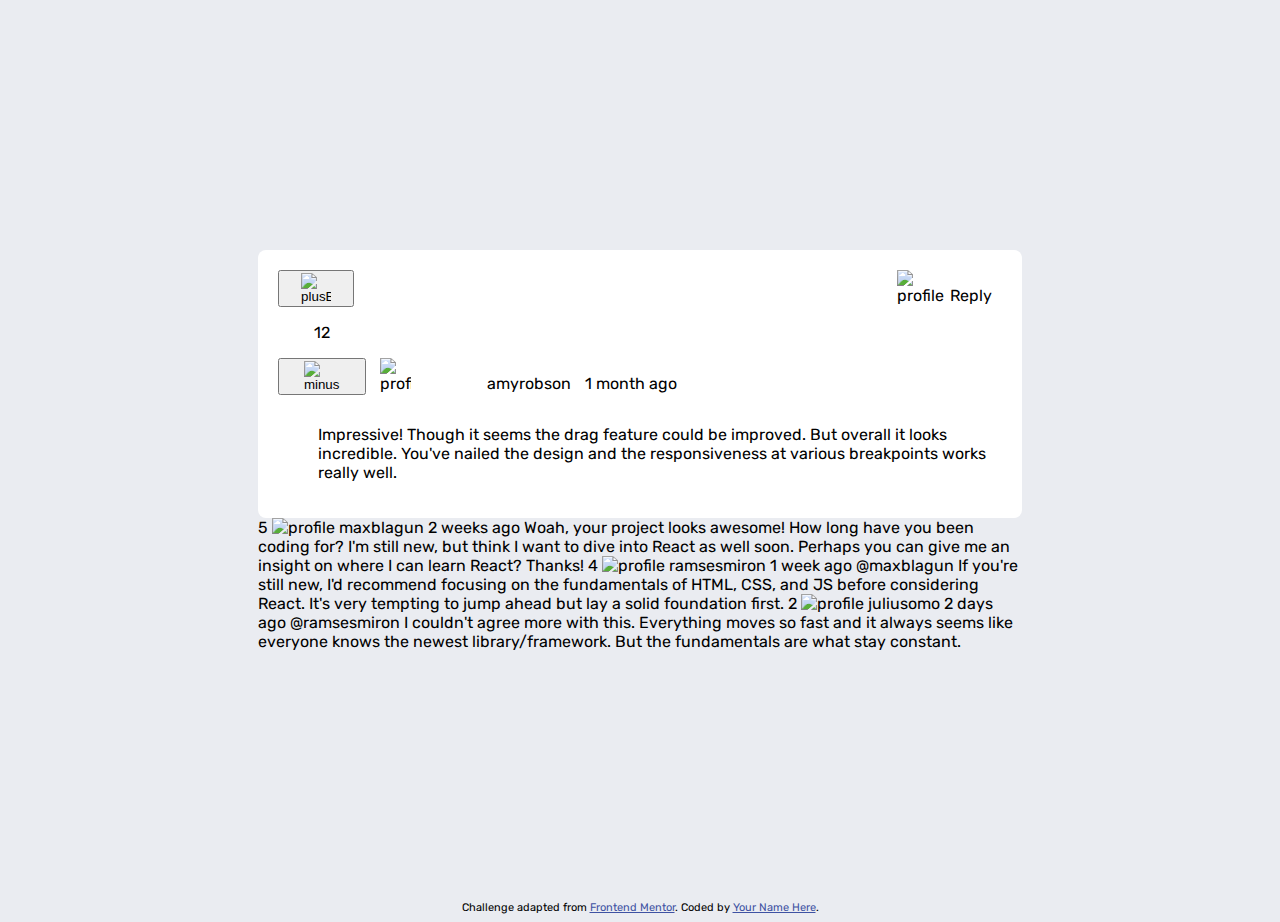
==== index.html @ 17a6a167 "started the styling for the first comment" ====
<!DOCTYPE html>
<html lang="en">
<head>
  <meta charset="UTF-8">
  <meta name="viewport" content="width=device-width, initial-scale=1.0"> <!-- displays site properly based on user's device -->


  <link rel="icon" type="image/png" sizes="32x32" href="./images/favicon-32x32.png">
  
  <!-- Fonts from google -->
  <link rel="preconnect" href="https://fonts.googleapis.com">
  <link rel="preconnect" href="https://fonts.gstatic.com" crossorigin>
  <link href="https://fonts.googleapis.com/css2?family=Rubik:wght@400;500;700&display=swap" rel="stylesheet">

  <title>CSS Challenge | Interactive comments section</title>
  <link rel="stylesheet" href="comments.css">
  <!-- Feel free to remove these styles or customise in your own stylesheet 👍 -->
  <style>
    .attribution { font-size: 11px; text-align: center; }
    .attribution a { color: hsl(228, 45%, 44%); }
  </style>
</head>
<body>

<div id="mainDiv">  <!-- Comments inside this big ol' div -->

  <!-- Comment #1 -->
  <div id="comment1"> 

    <!-- Plus & Minus buttons with the number of reactions in between -->
    <div class="plusMinusBtns">
      <div class="voteBtn"><button><img src="images/icon-plus.svg" alt="plusBtn"/></button></div>
      <div><p class="voteNumber">12</p></div>
      <div class="voteBtn"><button><img src="images/icon-minus.svg" alt="minusBtn"/></button></div>
    </div>
  
  <!-- Profile pic, username and how long ago -->
    <div class="iconUserDate">
      <figure class="profileIcon"><img src="./images/avatars/image-amyrobson.png" alt="profile" /></figure>
      <div class="username">amyrobson</div>
      <div class="date">1 month ago</div>
    </div>

  <!-- Reply icon and button -->
    <div class="reply">
      <div class="replyBtn"><img src="images/icon-reply.svg" alt="profile" />Reply</div>
    </div>

  <!-- The comment itself -->
    <div class="comment">
      <p>Impressive! Though it seems the drag feature could be improved. But overall it looks incredible. You've nailed the design and the responsiveness at various breakpoints works really well.</p>
    </div>

  </div>

  <!-- Comment #2 -->
  5
  <img src="./images/avatars/image-maxblagun.png" alt="profile" />
  maxblagun 
  2 weeks ago
  Woah, your project looks awesome! How long have you been coding for? I'm still new, but think I want to dive into React as well soon. Perhaps you can give me an insight on where I can learn React? Thanks!

  <!-- Comment #3 (Reply to comment #2) -->
  4
  <img src="./images/avatars/image-ramsesmiron.png" alt="profile" />
  ramsesmiron 
  1 week ago
  @maxblagun If you're still new, I'd recommend focusing on the fundamentals of HTML, CSS, and JS before considering React. It's very tempting to jump ahead but lay a solid foundation first.

  <!-- Comment #4 (Reply to comment #2) -->
  2
  <img src="./images/avatars/image-juliusomo.png" alt="profile" />
  juliusomo 
  2 days ago
  @ramsesmiron I couldn't agree more with this. Everything moves so fast and it always seems like everyone knows the newest library/framework. But the fundamentals are what stay constant.


</div>

  <div class="attribution">
    Challenge adapted from <a href="https://www.frontendmentor.io/challenges/interactive-comments-section-iG1RugEG9" target="_blank">Frontend Mentor</a>. 
    Coded by <a href="#">Your Name Here</a>.
  </div>
</body>
</html>
---- comments.css ----
body {
    background-color: hsl(223, 19%, 93%);
    font-family: rubik;
}


#mainDiv {
    margin: 250px;
}

#comment1 {
    background-color: hsl(0, 0%, 100%);
    padding: 20px;
    border-radius: 8px;
}

.plusMinusBtns, .iconUserDate {
    display: inline-block;
}

.date, .profileIcon {
    margin-left: 10px;
}

.profileIcon, .username, .date {
    display: inline-block;
}

.voteNumber {
    text-align: center;
}

.reply {
    float: right;
}

.comment {
    margin-left: 40px;
}

img {
    max-width: 50%;
    height: auto; 
  }
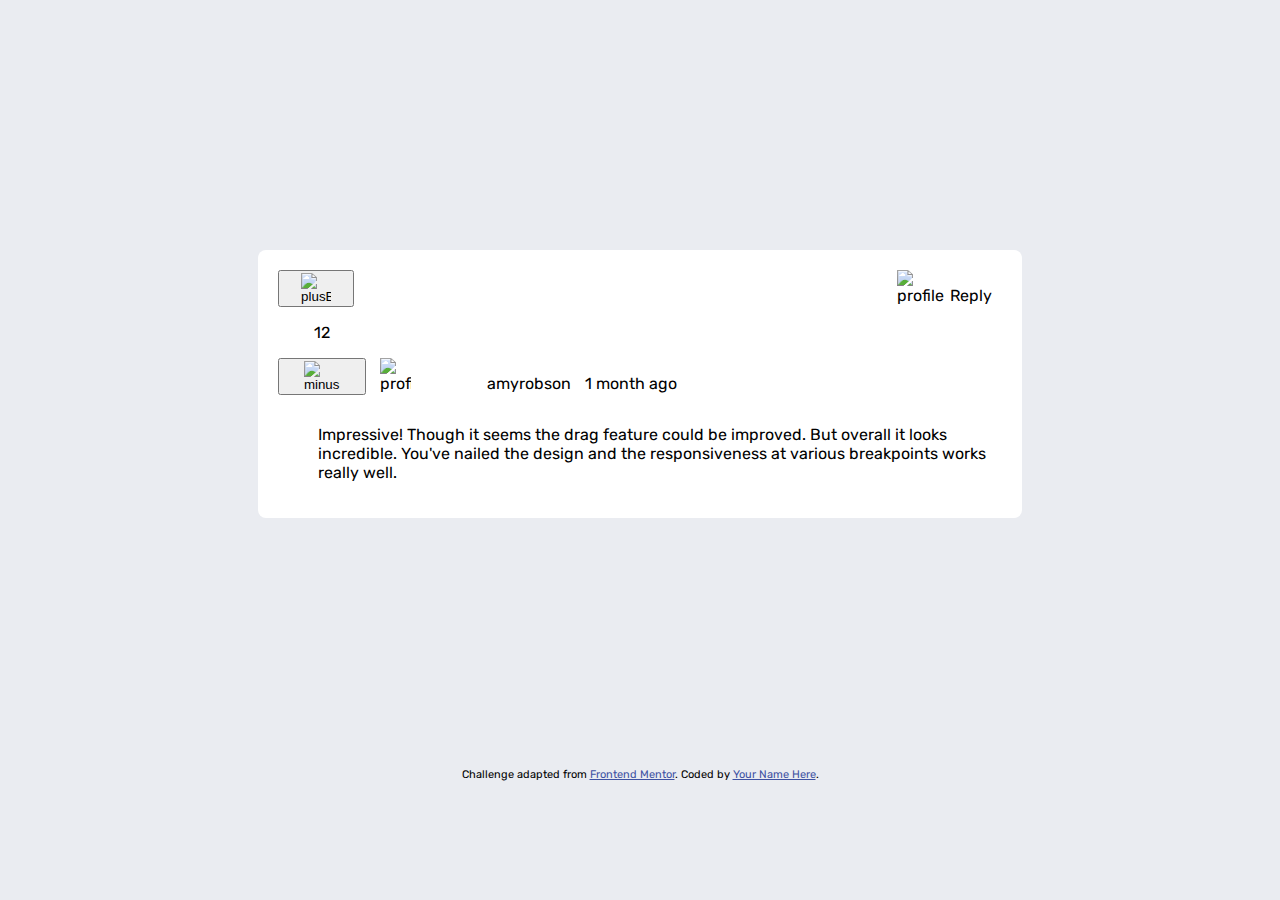
==== commit 6e0d112d: "created a 2nd css to test out other styles" ====
--- a/index.html
+++ b/index.html
@@ -29,16 +29,17 @@
 
     <!-- Plus & Minus buttons with the number of reactions in between -->
     <div class="plusMinusBtns">
-      <div class="voteBtn"><button><img src="images/icon-plus.svg" alt="plusBtn"/></button></div>
+      <div><button class="voteBtn"><img src="images/icon-plus.svg" alt="plusBtn"/></button></div>
       <div><p class="voteNumber">12</p></div>
-      <div class="voteBtn"><button><img src="images/icon-minus.svg" alt="minusBtn"/></button></div>
+      <div><button class="voteBtn"><img src="images/icon-minus.svg" alt="minusBtn"/></button></div>
     </div>
   
   <!-- Profile pic, username and how long ago -->
     <div class="iconUserDate">
-      <figure class="profileIcon"><img src="./images/avatars/image-amyrobson.png" alt="profile" /></figure>
-      <div class="username">amyrobson</div>
-      <div class="date">1 month ago</div>
+        <figure class="profileIcon"><img src="./images/avatars/image-amyrobson.png" alt="profile" class="avatar"/></figure>
+        <p class="username">amyrobson
+          <span class="date">1 month ago</span>
+        </p>
     </div>
 
   <!-- Reply icon and button -->
@@ -53,28 +54,6 @@
 
   </div>
 
-  <!-- Comment #2 -->
-  5
-  <img src="./images/avatars/image-maxblagun.png" alt="profile" />
-  maxblagun 
-  2 weeks ago
-  Woah, your project looks awesome! How long have you been coding for? I'm still new, but think I want to dive into React as well soon. Perhaps you can give me an insight on where I can learn React? Thanks!
-
-  <!-- Comment #3 (Reply to comment #2) -->
-  4
-  <img src="./images/avatars/image-ramsesmiron.png" alt="profile" />
-  ramsesmiron 
-  1 week ago
-  @maxblagun If you're still new, I'd recommend focusing on the fundamentals of HTML, CSS, and JS before considering React. It's very tempting to jump ahead but lay a solid foundation first.
-
-  <!-- Comment #4 (Reply to comment #2) -->
-  2
-  <img src="./images/avatars/image-juliusomo.png" alt="profile" />
-  juliusomo 
-  2 days ago
-  @ramsesmiron I couldn't agree more with this. Everything moves so fast and it always seems like everyone knows the newest library/framework. But the fundamentals are what stay constant.
-
-
 </div>
 
   <div class="attribution">
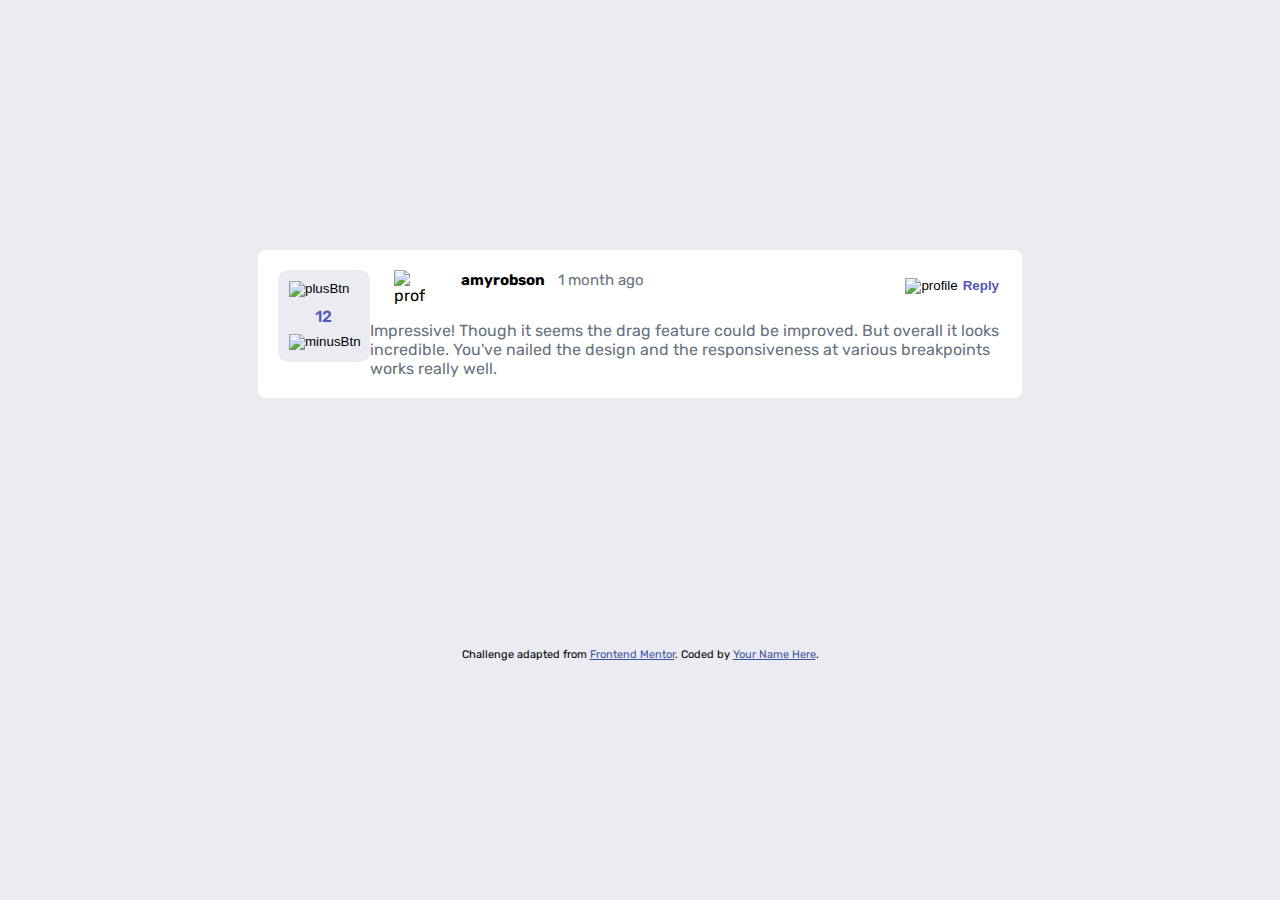
==== commit ea4dd947: "added colors and styles to the small details for buttons and text, also worked on spacing, focusing " ====
--- a/index.html
+++ b/index.html
@@ -29,9 +29,9 @@
 
     <!-- Plus & Minus buttons with the number of reactions in between -->
     <div class="plusMinusBtns">
-      <div><button class="voteBtn"><img src="images/icon-plus.svg" alt="plusBtn"/></button></div>
-      <div><p class="voteNumber">12</p></div>
-      <div><button class="voteBtn"><img src="images/icon-minus.svg" alt="minusBtn"/></button></div>
+      <div><button id="plusBtn" class="voteBtn"><img src="images/icon-plus.svg" alt="plusBtn"/></button></div>
+      <p class="voteNumber">12</p>
+      <div><button id="minusBtn" class="voteBtn"><img src="images/icon-minus.svg" alt="minusBtn"/></button></div>
     </div>
   
   <!-- Profile pic, username and how long ago -->
@@ -44,12 +44,12 @@
 
   <!-- Reply icon and button -->
     <div class="reply">
-      <div class="replyBtn"><img src="images/icon-reply.svg" alt="profile" />Reply</div>
+      <button class="replyBtn"><img src="images/icon-reply.svg" alt="profile" /><span class="replyBtnText">Reply</span></button>
     </div>
 
   <!-- The comment itself -->
     <div class="comment">
-      <p>Impressive! Though it seems the drag feature could be improved. But overall it looks incredible. You've nailed the design and the responsiveness at various breakpoints works really well.</p>
+      <p class="commentText">Impressive! Though it seems the drag feature could be improved. But overall it looks incredible. You've nailed the design and the responsiveness at various breakpoints works really well.</p>
     </div>
 
   </div>
--- a/comments.css
+++ b/comments.css
@@ -2,43 +2,111 @@
     background-color: hsl(223, 19%, 93%);
     font-family: rubik;
 }
-
 
 #mainDiv {
     margin: 250px;
 }
 
 #comment1 {
+    position: relative;
     background-color: hsl(0, 0%, 100%);
     padding: 20px;
     border-radius: 8px;
 }
 
-.plusMinusBtns, .iconUserDate {
-    display: inline-block;
+.plusMinusBtns/* , .iconUserDate */{ 
+    /* display: inline-block; */
+    float: left;
+    background-color: hsl(223, 19%, 93%);
+    border: hsl(223, 19%, 93%) solid;
+    border-radius: 10px;
 }
 
-.date, .profileIcon {
-    margin-left: 10px;
+.voteBtn {
+    background-color: hsl(223, 19%, 93%);
+    border: none;
 }
 
-.profileIcon, .username, .date {
+#plusBtn {
+    padding-top: 8px;
+    padding-bottom: 5px;
+    margin-left: 2px;
+}
+
+#minusBtn {
+    padding-bottom: 9px;
+    margin-left: 2px;
+}
+
+.profileIcon {
     display: inline-block;
+    vertical-align: top;
+    margin-right: 0;
+    margin-bottom: 0;
+}
+
+.username {
+    display: inline-block;
+    /* vertical-align: top; */
+    /* margin-left: 10px; */
+    font-size: 15px;
+    font-weight: bold;
+    margin-top: 0;
+}
+
+.date {
+    margin-left: 10px;
+    font-weight: lighter;
+    color: hsl(211, 10%, 45%);
 }
 
 .voteNumber {
     text-align: center;
+    color: hsl(238, 40%, 52%);
+    font-weight: 500;
+    margin: 5px 5px;
+}
+
+.replyBtn {
+    /* float: right; */
+    border: white solid;
+    border-radius: 8px;
+    background-color: white;
+    padding-top: 25px;
+    padding-right: 20px;
 }
 
 .reply {
-    float: right;
+    position: absolute;
+    top: 0;
+    right: 0;
+  }
+
+.replyBtnText {
+    color: hsl(238, 40%, 52%);
+    margin-left: 5px;
+    font-weight: 600;
 }
 
 .comment {
     margin-left: 40px;
 }
 
-img {
+.avatar {
     max-width: 50%;
     height: auto; 
-  }+  }
+
+figure {
+    margin-top: 0;
+    margin-left: 24px;
+}
+
+.comment {
+    padding-left: 15px;
+}
+
+.commentText {
+    color: hsl(211, 10%, 45%);
+    margin-bottom: 0;
+}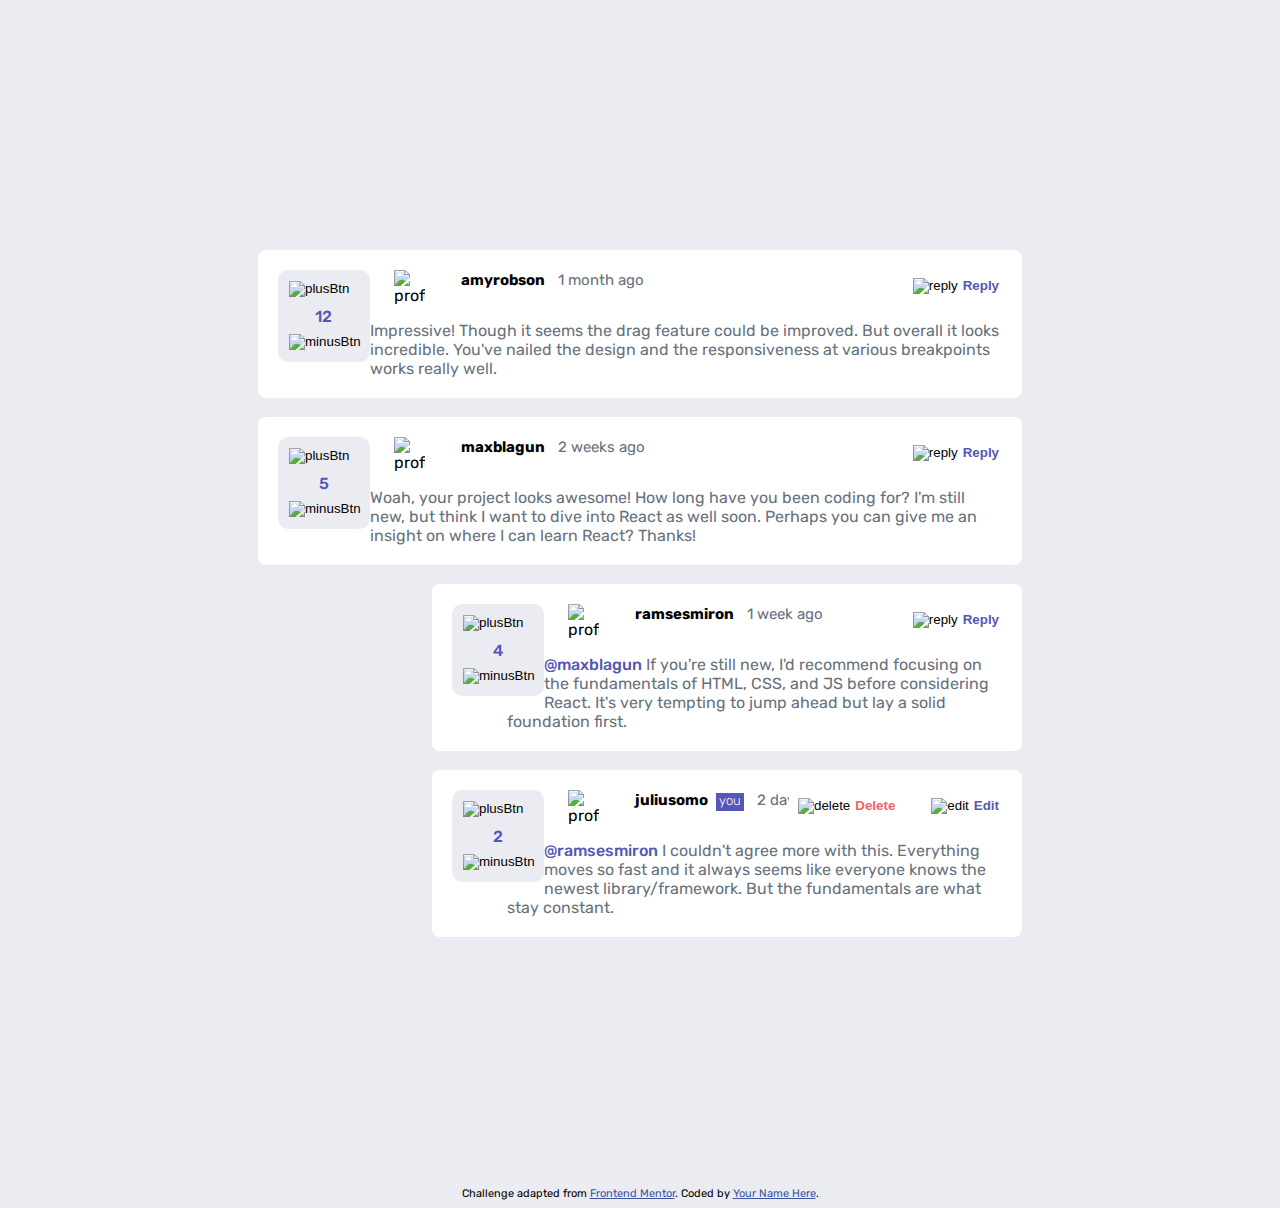
==== commit 2aabe462: "added the rest of the comments with the same styling. for the response comments, i made the width sm" ====
--- a/index.html
+++ b/index.html
@@ -22,10 +22,10 @@
 </head>
 <body>
 
-<div id="mainDiv">  <!-- Comments inside this big ol' div -->
+<div id="mainDiv">  <!-- Everything inside this big ol' div -->
 
   <!-- Comment #1 -->
-  <div id="comment1"> 
+  <div id="comment1" class="mainComments"> 
 
     <!-- Plus & Minus buttons with the number of reactions in between -->
     <div class="plusMinusBtns">
@@ -44,21 +44,142 @@
 
   <!-- Reply icon and button -->
     <div class="reply">
-      <button class="replyBtn"><img src="images/icon-reply.svg" alt="profile" /><span class="replyBtnText">Reply</span></button>
+      <button class="replyBtn"><img src="images/icon-reply.svg" alt="reply" /><span class="replyBtnText">Reply</span></button>
     </div>
 
   <!-- The comment itself -->
     <div class="comment">
-      <p class="commentText">Impressive! Though it seems the drag feature could be improved. But overall it looks incredible. You've nailed the design and the responsiveness at various breakpoints works really well.</p>
+      <p class="commentText">
+        Impressive! Though it seems the drag feature could be improved. But overall it looks incredible. 
+        You've nailed the design and the responsiveness at various breakpoints works really well.
+      </p>
+    </div>
+
+  </div> 
+  <!-- End Comment #1 -->
+
+  <br>
+
+  <!-- Comment #2 -->
+  <div id="comment2" class="mainComments"> 
+
+    <!-- Plus & Minus buttons with the number of reactions in between -->
+    <div class="plusMinusBtns">
+      <div><button id="plusBtn" class="voteBtn"><img src="images/icon-plus.svg" alt="plusBtn"/></button></div>
+      <p class="voteNumber">5</p>
+      <div><button id="minusBtn" class="voteBtn"><img src="images/icon-minus.svg" alt="minusBtn"/></button></div>
+    </div>
+  
+  <!-- Profile pic, username and how long ago -->
+    <div class="iconUserDate">
+        <figure class="profileIcon"><img src="./images/avatars/image-maxblagun.png" alt="profile" class="avatar"/></figure>
+        <p class="username">maxblagun
+          <span class="date">2 weeks ago</span>
+        </p>
+    </div>
+
+  <!-- Reply icon and button -->
+    <div class="reply">
+      <button class="replyBtn"><img src="images/icon-reply.svg" alt="reply" /><span class="replyBtnText">Reply</span></button>
+    </div>
+
+  <!-- The comment itself -->
+    <div class="comment">
+      <p class="commentText">
+        Woah, your project looks awesome! How long have you been coding for? 
+        I'm still new, but think I want to dive into React as well soon. 
+        Perhaps you can give me an insight on where I can learn React? Thanks!
+      </p>
     </div>
 
   </div>
+  <!-- End Comment #2 -->
+
+  <br>
+
+  <!-- Comment #3 -->
+  <div id="comment3" class="replyComments"> 
+
+    <!-- Plus & Minus buttons with the number of reactions in between -->
+    <div class="plusMinusBtns">
+      <div><button id="plusBtn" class="voteBtn"><img src="images/icon-plus.svg" alt="plusBtn"/></button></div>
+      <p class="voteNumber">4</p>
+      <div><button id="minusBtn" class="voteBtn"><img src="images/icon-minus.svg" alt="minusBtn"/></button></div>
+    </div>
+  
+  <!-- Profile pic, username and how long ago -->
+    <div class="iconUserDate">
+        <figure class="profileIcon"><img src="./images/avatars/image-ramsesmiron.png" alt="profile" class="avatar"/></figure>
+        <p class="username">ramsesmiron
+          <span class="date">1 week ago</span>
+        </p>
+    </div>
+
+  <!-- Reply icon and button -->
+    <div class="reply">
+      <button class="replyBtn"><img src="images/icon-reply.svg" alt="reply" /><span class="replyBtnText">Reply</span></button>
+    </div>
+
+  <!-- The comment itself -->
+    <div class="comment">
+      <p class="commentText">
+        <span class="tagUsername">@maxblagun</span>
+        If you're still new, I'd recommend focusing on the fundamentals of HTML, CSS, and JS before considering React. 
+        It's very tempting to jump ahead but lay a solid foundation first.
+      </p>
+    </div>
+
+  </div>
+  <!-- End Comment #3 -->
+
+  <br>
+
+  <!-- Comment #4 -->
+  <div id="comment3" class="replyComments"> 
+
+    <!-- Plus & Minus buttons with the number of reactions in between -->
+    <div class="plusMinusBtns">
+      <div><button id="plusBtn" class="voteBtn"><img src="images/icon-plus.svg" alt="plusBtn"/></button></div>
+      <p class="voteNumber">2</p>
+      <div><button id="minusBtn" class="voteBtn"><img src="images/icon-minus.svg" alt="minusBtn"/></button></div>
+    </div>
+  
+  <!-- Profile pic, username and how long ago -->
+    <div class="iconUserDate">
+        <figure class="profileIcon"><img src="./images/avatars/image-juliusomo.png" alt="profile" class="avatar"/></figure>
+        <p class="username">juliusomo
+          <span class="youIcon">you</span>
+          <span class="date">2 days ago</span>
+        </p>
+    </div>
+
+  <!-- Edit & Delete icon and button -->
+    <div class="editDelete">
+      <button class="deleteBtn"><img src="images/icon-delete.svg" alt="delete" /><span class="deleteBtnText">Delete</span></button>
+      <button class="editBtn"><img src="images/icon-edit.svg" alt="edit" /><span class="editBtnText">Edit</span></button>
+    </div>
+
+  <!-- The comment itself -->
+    <div class="comment">
+      <p class="commentText">
+        <span class="tagUsername">@ramsesmiron</span>
+        I couldn't agree more with this. Everything moves so fast and it always seems like everyone knows the newest library/framework. 
+        But the fundamentals are what stay constant.
+      </p>
+    </div>
+
+  </div>
+  <!-- End Comment #4 -->
+
+
 
 </div>
 
-  <div class="attribution">
-    Challenge adapted from <a href="https://www.frontendmentor.io/challenges/interactive-comments-section-iG1RugEG9" target="_blank">Frontend Mentor</a>. 
-    Coded by <a href="#">Your Name Here</a>.
-  </div>
+
+<div class="attribution">
+  Challenge adapted from <a href="https://www.frontendmentor.io/challenges/interactive-comments-section-iG1RugEG9" target="_blank">Frontend Mentor</a>. 
+  Coded by <a href="#">Your Name Here</a>.
+</div>
+
 </body>
 </html>--- a/comments.css
+++ b/comments.css
@@ -7,7 +7,7 @@
     margin: 250px;
 }
 
-#comment1 {
+.mainComments, .replyComments {
     position: relative;
     background-color: hsl(0, 0%, 100%);
     padding: 20px;
@@ -68,7 +68,6 @@
 }
 
 .replyBtn {
-    /* float: right; */
     border: white solid;
     border-radius: 8px;
     background-color: white;
@@ -109,4 +108,52 @@
 .commentText {
     color: hsl(211, 10%, 45%);
     margin-bottom: 0;
+}
+
+.replyComments {
+    width: 550px;
+    margin-left: auto;
+}
+
+.tagUsername {
+    color: hsl(238, 40%, 52%);
+    font-weight: 500;
+}
+
+/* Edit Button */
+.editBtn, .deleteBtn {
+    border: white solid;
+    border-radius: 8px;
+    background-color: white;
+    padding-top: 25px;
+    padding-right: 20px;
+}
+
+.editDelete {
+    position: absolute;
+    top: 0;
+    right: 0;
+  }
+
+.editBtnText {
+    color: hsl(238, 40%, 52%);
+    margin-left: 5px;
+    font-weight: 600;
+}
+
+.youIcon {
+    border: hsl(238, 40%, 52%) solid;
+    background-color: hsl(238, 40%, 52%);
+    color: white;
+    font-weight: 200;
+    font-size: small;
+    border-top: 0;
+    border-bottom: 1;
+    margin-left: 5px;
+}
+
+.deleteBtnText {
+    color: hsl(358, 79%, 66%);
+    margin-left: 5px;
+    font-weight: 600;
 }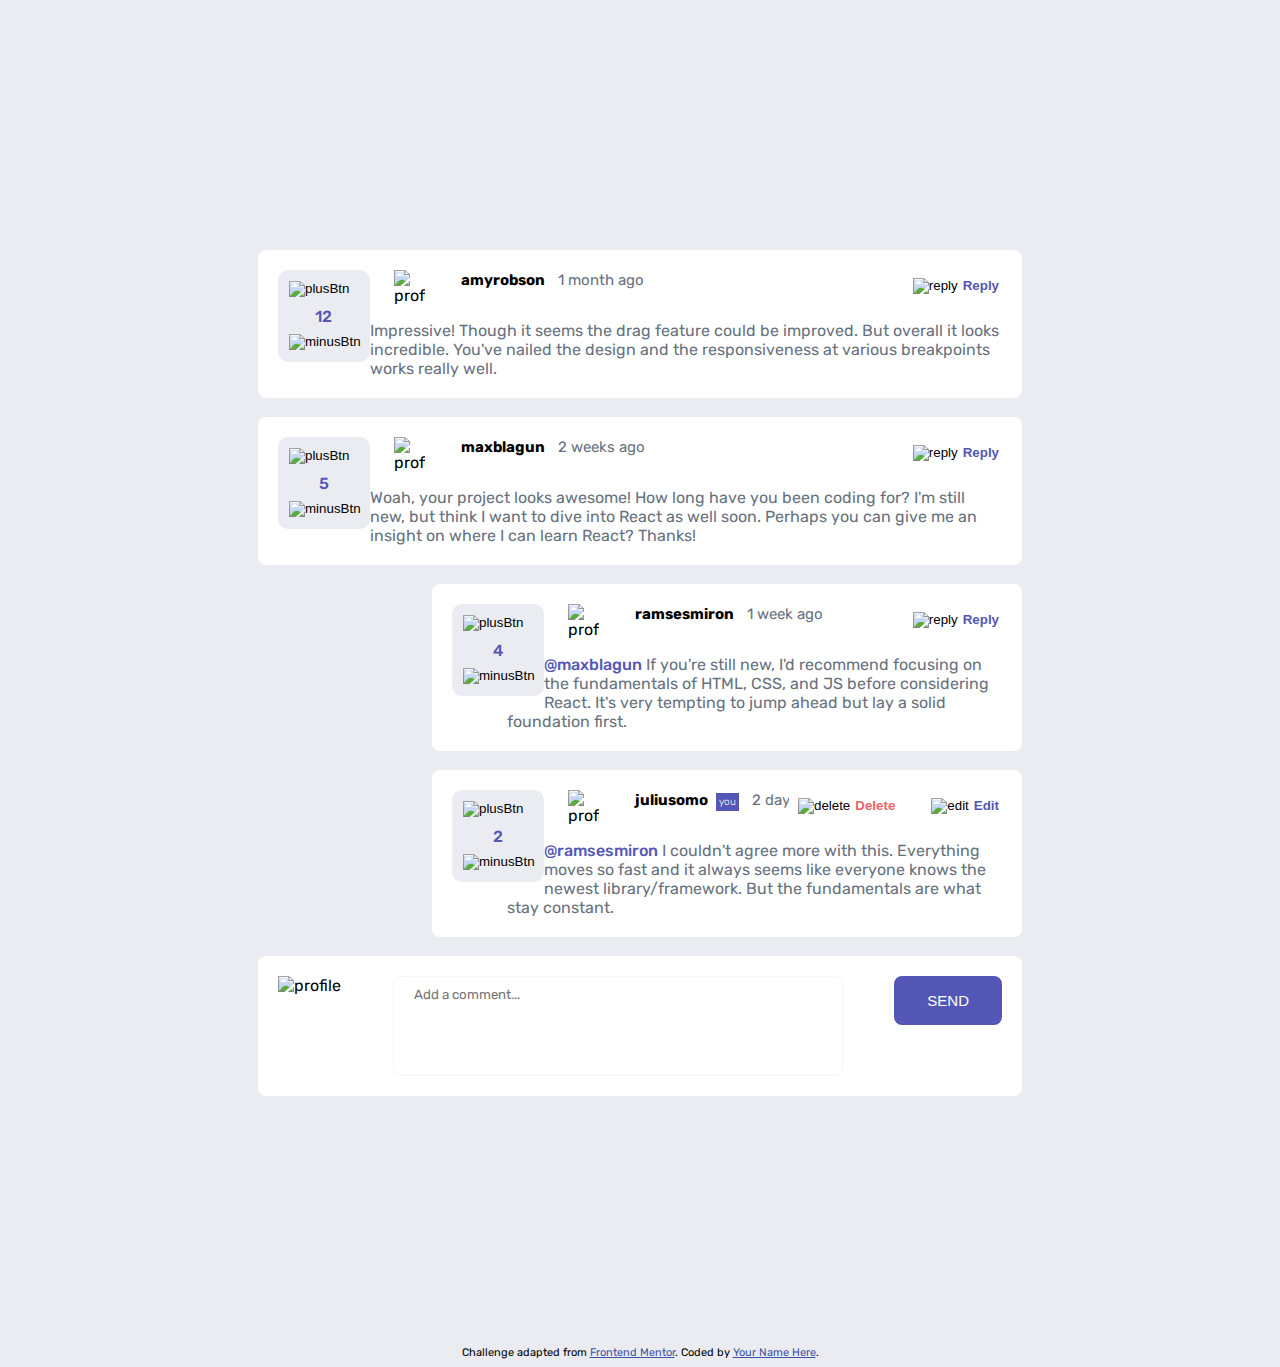
==== commit 113c06bf: "Tried flex box for the comment box" ====
--- a/index.html
+++ b/index.html
@@ -171,8 +171,16 @@
   </div>
   <!-- End Comment #4 -->
 
+  <br>
 
-
+  <!-- Add a comment box -->
+  <div class="addComment">
+    <figure class="profileIconInCommentBox"><img src="./images/avatars/image-juliusomo.png" alt="profile" class="commentBoxavatar"/></figure>
+    <textarea id="messageInput" placeholder="Add a comment..."></textarea>
+    <button id="sendBtn">SEND</button>
+  </div>
+  <!-- End Add a comment box -->
+  
 </div>
 
 
--- a/comments.css
+++ b/comments.css
@@ -7,7 +7,7 @@
     margin: 250px;
 }
 
-.mainComments, .replyComments {
+.mainComments, .replyComments, .addComment {
     position: relative;
     background-color: hsl(0, 0%, 100%);
     padding: 20px;
@@ -120,7 +120,7 @@
     font-weight: 500;
 }
 
-/* Edit Button */
+/* Edit Button & Delete Button */
 .editBtn, .deleteBtn {
     border: white solid;
     border-radius: 8px;
@@ -141,19 +141,66 @@
     font-weight: 600;
 }
 
+.deleteBtnText {
+    color: hsl(358, 79%, 66%);
+    margin-left: 5px;
+    font-weight: 600;
+}
+
 .youIcon {
     border: hsl(238, 40%, 52%) solid;
     background-color: hsl(238, 40%, 52%);
     color: white;
     font-weight: 200;
-    font-size: small;
-    border-top: 0;
+    font-size: 10px;
+    border-top: 1;
     border-bottom: 1;
     margin-left: 5px;
 }
 
-.deleteBtnText {
-    color: hsl(358, 79%, 66%);
-    margin-left: 5px;
-    font-weight: 600;
+.addComment {
+    display: flex;
+    align-items: flex-start;
+    justify-content: space-between;
+    /* padding-left: 0; */
+    margin: 0;
+    gap: 0;
+}
+
+.profileIconInCommentBox {
+    margin-right: 0;
+    margin-left: 0;
+}
+  
+.commentBoxavatar {
+    width: 40px;
+    height: 40px;
+}
+
+#messageInput {
+    height: 100px;
+    width: 450px;
+    box-sizing: border-box;
+    padding-left: 20px;
+    padding-top: 10px;
+    margin: 0;
+    color: hsl(211, 10%, 45%);
+    border: hsl(228, 33%, 97%) solid;
+    border-width: 1px;
+    border-radius: 8px;
+    font-family: rubik;
+    resize: none;
+}
+
+#sendBtn {
+    border: hsl(238, 40%, 52%) solid;
+    border-radius: 8px;
+    background-color: hsl(238, 40%, 52%);
+    color: white;
+    font-weight: 300;
+    font-size: 15px;
+    padding: 13px 30px 13px 30px;
+    /* border-top: 0;
+    border-bottom: 1; */
+    /* margin-left: 5px; */
 }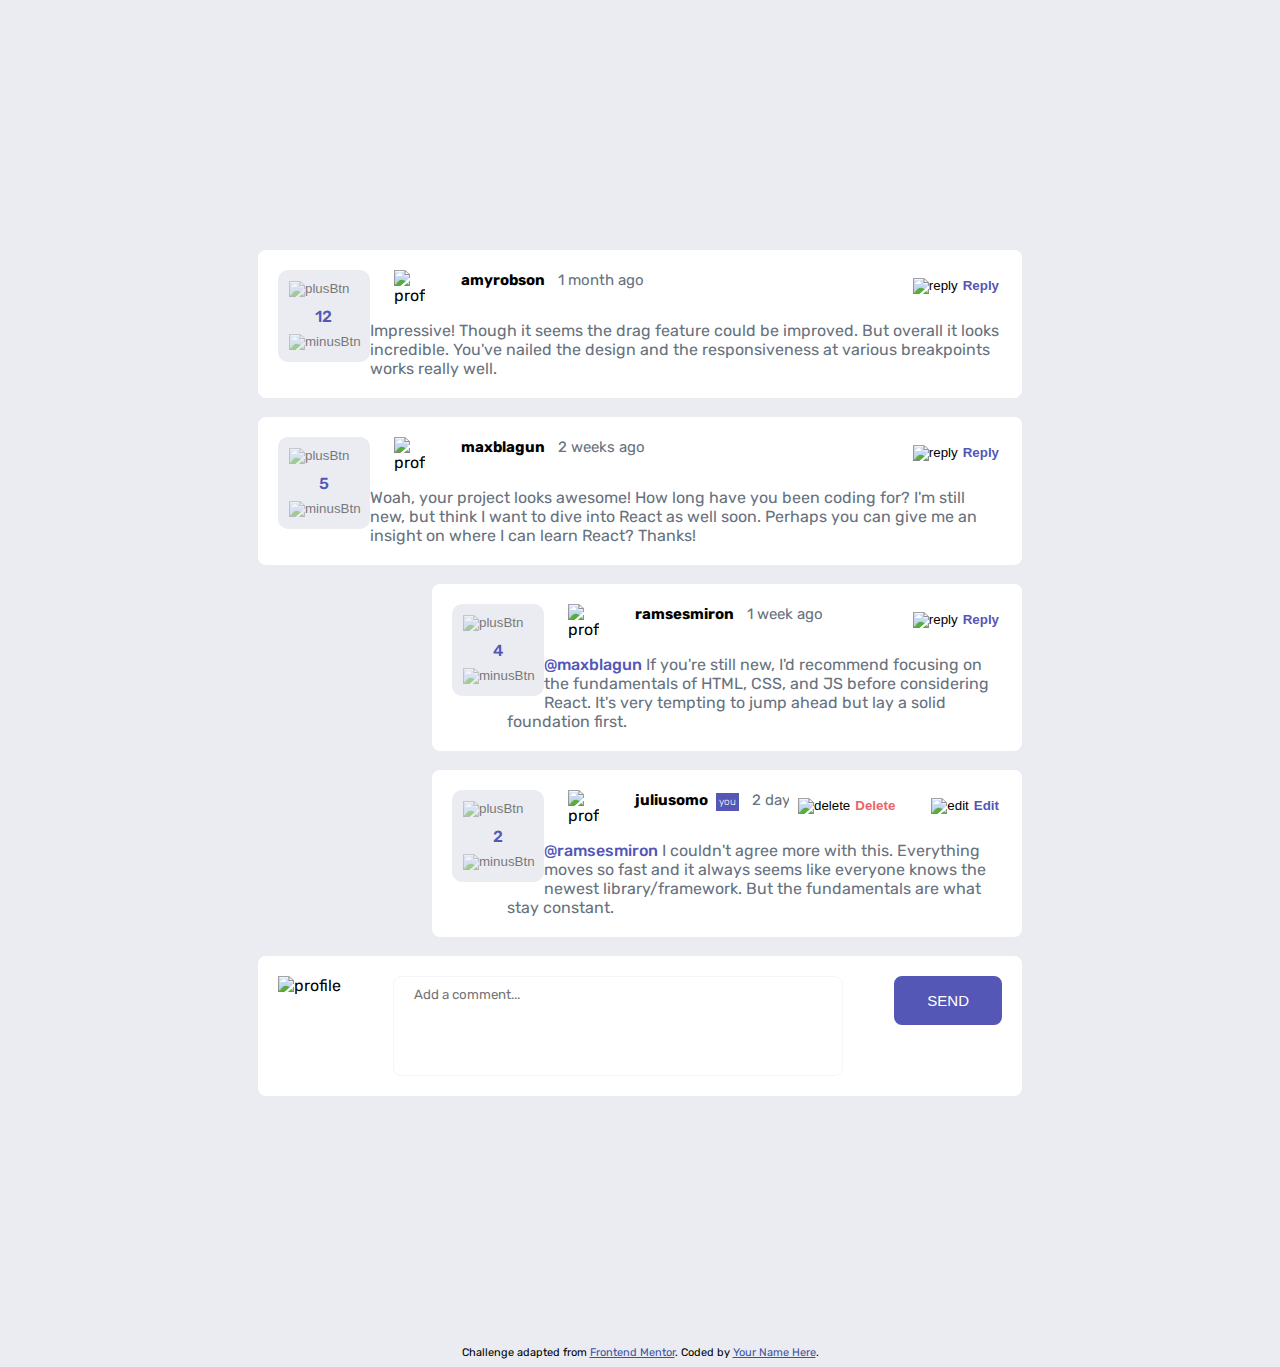
==== commit c27f1195: "got the plus and minus buttons to darken when hovered over, by setting the img of the buttons to be " ====
--- a/index.html
+++ b/index.html
@@ -29,9 +29,9 @@
 
     <!-- Plus & Minus buttons with the number of reactions in between -->
     <div class="plusMinusBtns">
-      <div><button id="plusBtn" class="voteBtn"><img src="images/icon-plus.svg" alt="plusBtn"/></button></div>
+      <div><button id="plusBtn" class="voteBtn"><img src="images/icon-plus.svg" alt="plusBtn" class="fade"/></button></div>
       <p class="voteNumber">12</p>
-      <div><button id="minusBtn" class="voteBtn"><img src="images/icon-minus.svg" alt="minusBtn"/></button></div>
+      <div><button id="minusBtn" class="voteBtn"><img src="images/icon-minus.svg" alt="minusBtn" class="fade"/></button></div>
     </div>
   
   <!-- Profile pic, username and how long ago -->
@@ -65,9 +65,9 @@
 
     <!-- Plus & Minus buttons with the number of reactions in between -->
     <div class="plusMinusBtns">
-      <div><button id="plusBtn" class="voteBtn"><img src="images/icon-plus.svg" alt="plusBtn"/></button></div>
+      <div><button id="plusBtn" class="voteBtn"><img src="images/icon-plus.svg" alt="plusBtn" class="fade"/></button></div>
       <p class="voteNumber">5</p>
-      <div><button id="minusBtn" class="voteBtn"><img src="images/icon-minus.svg" alt="minusBtn"/></button></div>
+      <div><button id="minusBtn" class="voteBtn"><img src="images/icon-minus.svg" alt="minusBtn" class="fade"/></button></div>
     </div>
   
   <!-- Profile pic, username and how long ago -->
@@ -95,6 +95,9 @@
   </div>
   <!-- End Comment #2 -->
 
+  <!-- Not exactly sure how to get the line separator to go all the way down -->
+  <div class="separator"></div>
+
   <br>
 
   <!-- Comment #3 -->
@@ -102,9 +105,9 @@
 
     <!-- Plus & Minus buttons with the number of reactions in between -->
     <div class="plusMinusBtns">
-      <div><button id="plusBtn" class="voteBtn"><img src="images/icon-plus.svg" alt="plusBtn"/></button></div>
+      <div><button id="plusBtn" class="voteBtn"><img src="images/icon-plus.svg" alt="plusBtn" class="fade"/></button></div>
       <p class="voteNumber">4</p>
-      <div><button id="minusBtn" class="voteBtn"><img src="images/icon-minus.svg" alt="minusBtn"/></button></div>
+      <div><button id="minusBtn" class="voteBtn"><img src="images/icon-minus.svg" alt="minusBtn" class="fade"/></button></div>
     </div>
   
   <!-- Profile pic, username and how long ago -->
@@ -139,9 +142,9 @@
 
     <!-- Plus & Minus buttons with the number of reactions in between -->
     <div class="plusMinusBtns">
-      <div><button id="plusBtn" class="voteBtn"><img src="images/icon-plus.svg" alt="plusBtn"/></button></div>
+      <div><button id="plusBtn" class="voteBtn"><img src="images/icon-plus.svg" alt="plusBtn" class="fade"/></button></div>
       <p class="voteNumber">2</p>
-      <div><button id="minusBtn" class="voteBtn"><img src="images/icon-minus.svg" alt="minusBtn"/></button></div>
+      <div><button id="minusBtn" class="voteBtn"><img src="images/icon-minus.svg" alt="minusBtn" class="fade"/></button></div>
     </div>
   
   <!-- Profile pic, username and how long ago -->
--- a/comments.css
+++ b/comments.css
@@ -203,4 +203,35 @@
     /* border-top: 0;
     border-bottom: 1; */
     /* margin-left: 5px; */
+}
+
+.separator {
+    border-left: 1px solid grey;
+    height: 100%;
+    margin: 0 10px;
+  }
+
+/* Hover */
+button, textarea {
+    cursor: pointer;
+}
+
+.replyBtn:hover, 
+.editBtn:hover, 
+.deleteBtn:hover, 
+#sendBtn:hover {
+    opacity: 0.5;
+}
+
+/* .plus-btn:hover,
+.minus-btn:hover {
+  opacity: 0.8;
+} */
+
+.fade {
+    opacity: 0.5;
+}
+  
+.plusMinusBtns button:hover img {
+    opacity: 1.0;
 }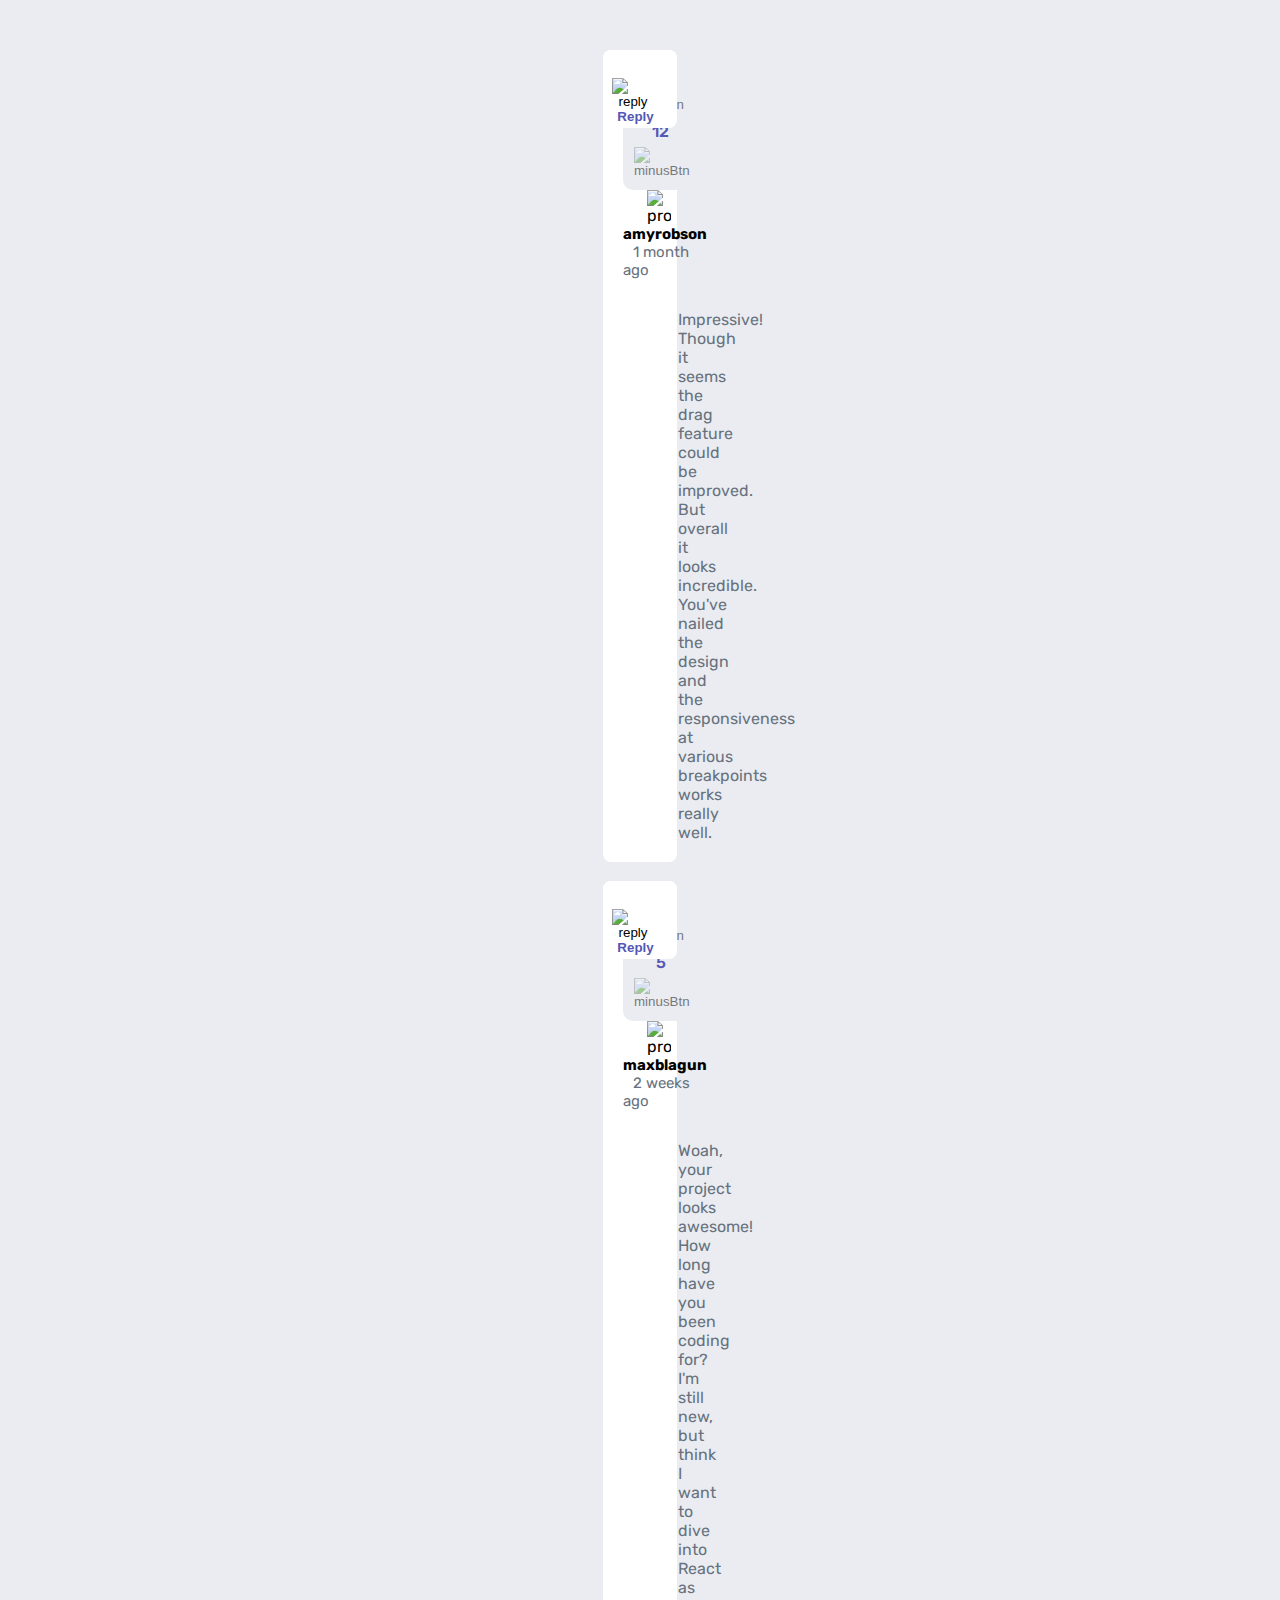
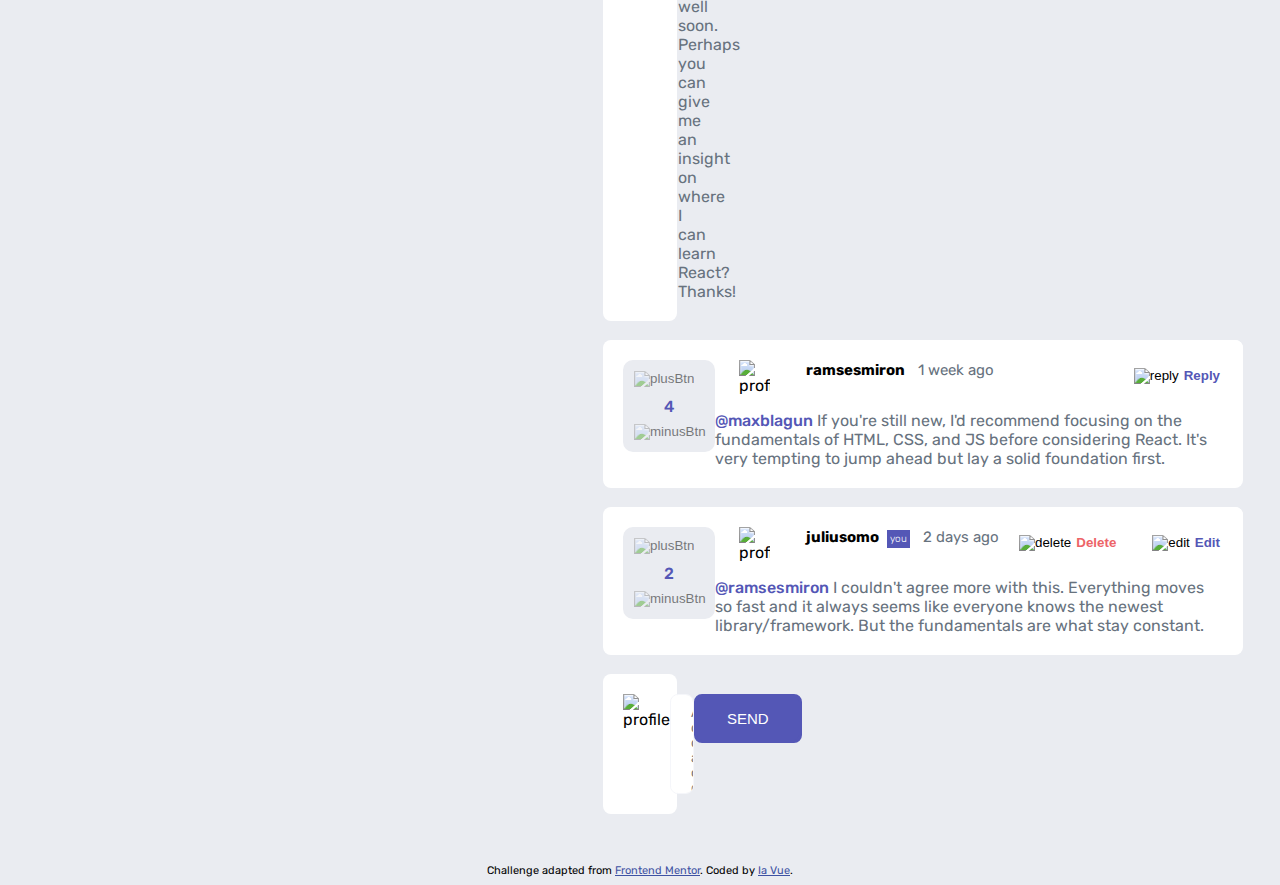
==== commit 59fa64cd: "Cleaned up some CSS styles I was testing. Readjusted the margins for the mainDiv and the replyCommen" ====
--- a/index.html
+++ b/index.html
@@ -186,10 +186,9 @@
   
 </div>
 
-
 <div class="attribution">
   Challenge adapted from <a href="https://www.frontendmentor.io/challenges/interactive-comments-section-iG1RugEG9" target="_blank">Frontend Mentor</a>. 
-  Coded by <a href="#">Your Name Here</a>.
+  Coded by <a href="#">Ia Vue</a>.
 </div>
 
 </body>
--- a/comments.css
+++ b/comments.css
@@ -4,7 +4,9 @@
 }
 
 #mainDiv {
-    margin: 250px;
+    margin: 595px;
+    margin-top: 50px;
+    margin-bottom: 50px;
 }
 
 .mainComments, .replyComments, .addComment {
@@ -14,8 +16,7 @@
     border-radius: 8px;
 }
 
-.plusMinusBtns/* , .iconUserDate */{ 
-    /* display: inline-block; */
+.plusMinusBtns{ 
     float: left;
     background-color: hsl(223, 19%, 93%);
     border: hsl(223, 19%, 93%) solid;
@@ -47,8 +48,6 @@
 
 .username {
     display: inline-block;
-    /* vertical-align: top; */
-    /* margin-left: 10px; */
     font-size: 15px;
     font-weight: bold;
     margin-top: 0;
@@ -111,7 +110,7 @@
 }
 
 .replyComments {
-    width: 550px;
+    width: 600px;
     margin-left: auto;
 }
 
@@ -162,7 +161,6 @@
     display: flex;
     align-items: flex-start;
     justify-content: space-between;
-    /* padding-left: 0; */
     margin: 0;
     gap: 0;
 }
@@ -200,9 +198,6 @@
     font-weight: 300;
     font-size: 15px;
     padding: 13px 30px 13px 30px;
-    /* border-top: 0;
-    border-bottom: 1; */
-    /* margin-left: 5px; */
 }
 
 .separator {
@@ -223,11 +218,6 @@
     opacity: 0.5;
 }
 
-/* .plus-btn:hover,
-.minus-btn:hover {
-  opacity: 0.8;
-} */
-
 .fade {
     opacity: 0.5;
 }
